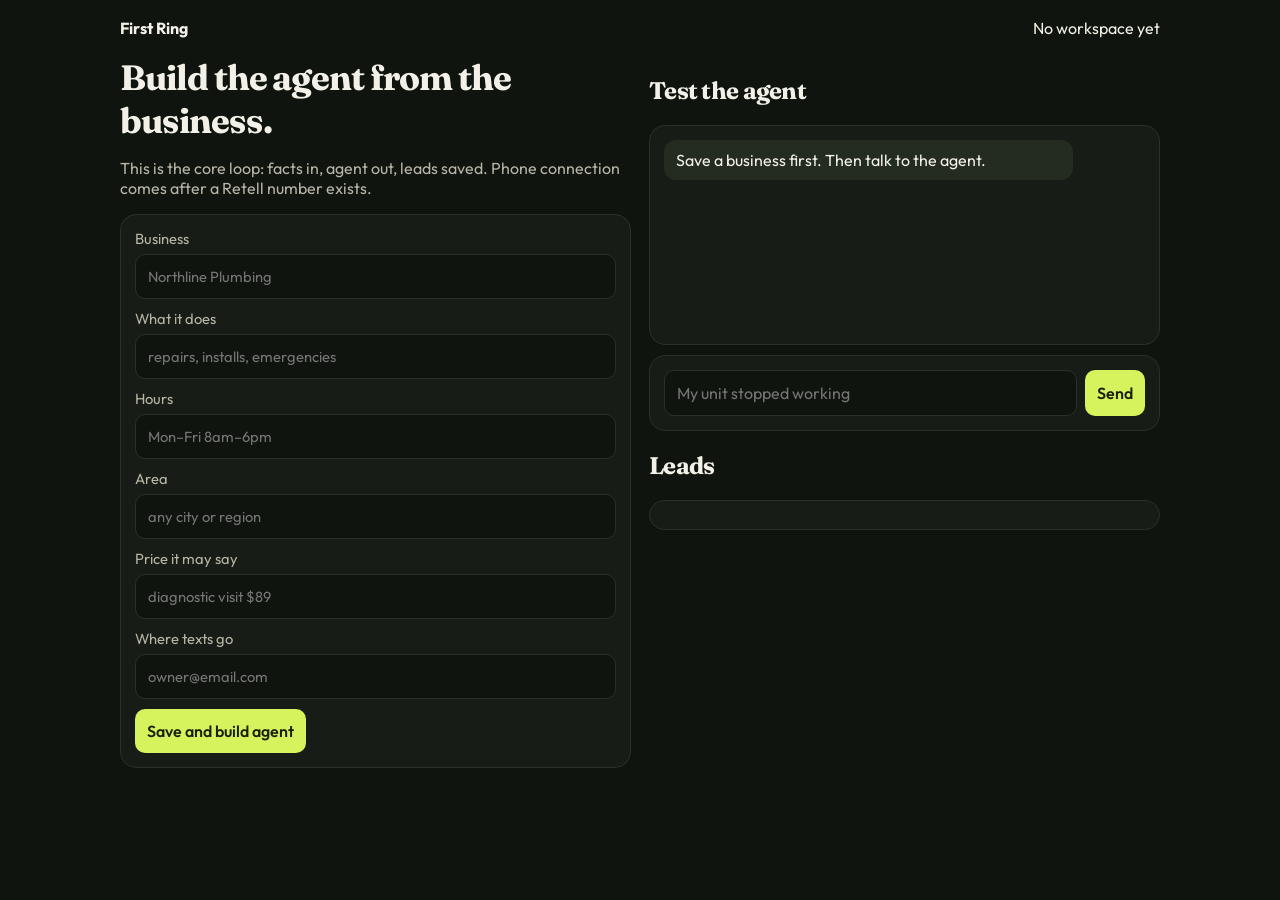
==== app.html @ 40b2a2e9 "Add workspace with profile, test agent, and lead inbox" ====
<!DOCTYPE html>
<html lang="en">
<head>
  <meta charset="utf-8">
  <meta name="viewport" content="width=device-width, initial-scale=1">
  <title>First Ring workspace</title>
  <link href="https://fonts.googleapis.com/css2?family=Fraunces:opsz,wght@9..144,560&family=Outfit:wght@380;560&display=swap" rel="stylesheet">
  <link rel="stylesheet" href="app.css">
</head>
<body>
  <header class="top">
    <strong>First Ring</strong>
    <span id="status">No workspace yet</span>
  </header>
  <main class="grid">
    <section>
      <h1>Build the agent from the business.</h1>
      <p class="muted">This is the core loop: facts in, agent out, leads saved. Phone connection comes after a Retell number exists.</p>
      <form id="profile">
        <label>Business <input name="business" required placeholder="Northline Plumbing"></label>
        <label>What it does <input name="services" required placeholder="repairs, installs, emergencies"></label>
        <label>Hours <input name="hours" required placeholder="Mon–Fri 8am–6pm"></label>
        <label>Area <input name="area" placeholder="any city or region"></label>
        <label>Price it may say <input name="price" placeholder="diagnostic visit $89"></label>
        <label>Where texts go <input name="notify" type="email" placeholder="owner@email.com"></label>
        <button type="submit">Save and build agent</button>
      </form>
    </section>
    <section>
      <h2>Test the agent</h2>
      <div id="thread" class="thread"></div>
      <form id="chat" class="row">
        <input name="message" placeholder="My unit stopped working" required>
        <button type="submit">Send</button>
      </form>
      <h2>Leads</h2>
      <div id="leads" class="leads"></div>
    </section>
  </main>
  <script src="app.js"></script>
</body>
</html>
---- app.css ----
:root { --bg:#10140f; --ink:#f3f1e7; --muted:#b7b4a6; --line:#2a3126; --accent:#d6f25c; --card:#171d16; }
* { box-sizing:border-box; }
body { margin:0; background:var(--bg); color:var(--ink); font-family:Outfit,sans-serif; }
.top, .grid { width:min(1040px, calc(100% - 28px)); margin:0 auto; }
.top { display:flex; justify-content:space-between; padding:18px 0; }
h1, h2 { font-family:Fraunces,serif; letter-spacing:-0.03em; }
h1 { font-size:2.2rem; margin:0 0 8px; }
.muted { color:var(--muted); }
.grid { display:grid; gap:18px; padding-bottom:40px; }
form, .thread, .leads { background:var(--card); border:1px solid var(--line); border-radius:16px; padding:14px; }
label { display:grid; gap:6px; margin-bottom:10px; color:var(--muted); font-size:0.92rem; }
input, button { font:inherit; border-radius:10px; padding:12px; }
input { background:#10140f; color:var(--ink); border:1px solid var(--line); }
button { background:var(--accent); color:#17200c; border:0; font-weight:560; }
.thread { min-height:220px; display:grid; gap:8px; align-content:start; margin-bottom:10px; }
.bubble { max-width:85%; padding:10px 12px; border-radius:12px; }
.agent { background:#242b20; }
.caller { margin-left:auto; background:#2c3318; }
.row { display:flex; gap:8px; }
.row input { flex:1; }
.lead { padding:8px 0; border-bottom:1px solid var(--line); }
@media (min-width:800px) { .grid { grid-template-columns:1fr 1fr; align-items:start; } }
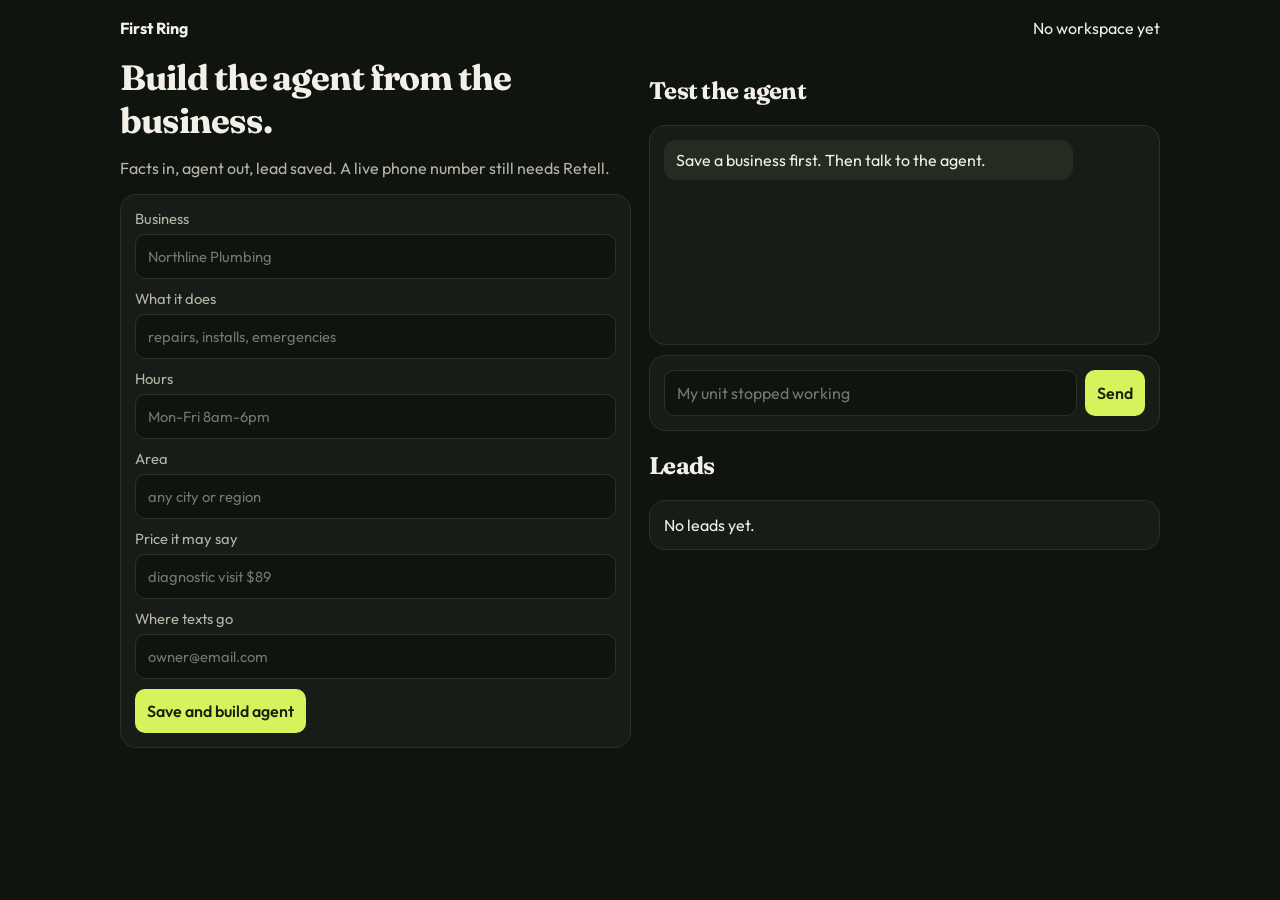
==== commit 74053416: "Inline the workspace so the preview runs without extra files" ====
--- a/app.html
+++ b/app.html
@@ -5,21 +5,41 @@
   <meta name="viewport" content="width=device-width, initial-scale=1">
   <title>First Ring workspace</title>
   <link href="https://fonts.googleapis.com/css2?family=Fraunces:opsz,wght@9..144,560&family=Outfit:wght@380;560&display=swap" rel="stylesheet">
-  <link rel="stylesheet" href="app.css">
+  <style>
+    :root { --bg:#10140f; --ink:#f3f1e7; --muted:#b7b4a6; --line:#2a3126; --accent:#d6f25c; --card:#171d16; }
+    * { box-sizing:border-box; }
+    body { margin:0; background:var(--bg); color:var(--ink); font-family:Outfit,sans-serif; }
+    .top, .grid { width:min(1040px, calc(100% - 28px)); margin:0 auto; }
+    .top { display:flex; justify-content:space-between; padding:18px 0; }
+    h1, h2 { font-family:Fraunces,serif; letter-spacing:-0.03em; }
+    h1 { font-size:2.2rem; margin:0 0 8px; }
+    .muted { color:var(--muted); }
+    .grid { display:grid; gap:18px; padding-bottom:40px; }
+    form, .thread, .leads { background:var(--card); border:1px solid var(--line); border-radius:16px; padding:14px; }
+    label { display:grid; gap:6px; margin-bottom:10px; color:var(--muted); font-size:0.92rem; }
+    input, button { font:inherit; border-radius:10px; padding:12px; }
+    input { background:#10140f; color:var(--ink); border:1px solid var(--line); }
+    button { background:var(--accent); color:#17200c; border:0; font-weight:560; }
+    .thread { min-height:220px; display:grid; gap:8px; align-content:start; margin-bottom:10px; }
+    .bubble { max-width:85%; padding:10px 12px; border-radius:12px; }
+    .agent { background:#242b20; }
+    .caller { margin-left:auto; background:#2c3318; }
+    .row { display:flex; gap:8px; }
+    .row input { flex:1; }
+    .lead { padding:8px 0; border-bottom:1px solid var(--line); }
+    @media (min-width:800px) { .grid { grid-template-columns:1fr 1fr; align-items:start; } }
+  </style>
 </head>
 <body>
-  <header class="top">
-    <strong>First Ring</strong>
-    <span id="status">No workspace yet</span>
-  </header>
+  <header class="top"><strong>First Ring</strong><span id="status">No workspace yet</span></header>
   <main class="grid">
     <section>
       <h1>Build the agent from the business.</h1>
-      <p class="muted">This is the core loop: facts in, agent out, leads saved. Phone connection comes after a Retell number exists.</p>
+      <p class="muted">Facts in, agent out, lead saved. A live phone number still needs Retell.</p>
       <form id="profile">
         <label>Business <input name="business" required placeholder="Northline Plumbing"></label>
         <label>What it does <input name="services" required placeholder="repairs, installs, emergencies"></label>
-        <label>Hours <input name="hours" required placeholder="Mon–Fri 8am–6pm"></label>
+        <label>Hours <input name="hours" required placeholder="Mon-Fri 8am-6pm"></label>
         <label>Area <input name="area" placeholder="any city or region"></label>
         <label>Price it may say <input name="price" placeholder="diagnostic visit $89"></label>
         <label>Where texts go <input name="notify" type="email" placeholder="owner@email.com"></label>
@@ -37,6 +57,96 @@
       <div id="leads" class="leads"></div>
     </section>
   </main>
-  <script src="app.js"></script>
+  <script>
+    const key = "firstring-workspace";
+    const profileForm = document.querySelector("#profile");
+    const chatForm = document.querySelector("#chat");
+    const thread = document.querySelector("#thread");
+    const leadsEl = document.querySelector("#leads");
+    const status = document.querySelector("#status");
+    let draft = {};
+    function load() { return JSON.parse(localStorage.getItem(key) || '{"profile":null,"leads":[],"history":[]}'); }
+    function save(data) { localStorage.setItem(key, JSON.stringify(data)); }
+    function say(role, text) {
+      const el = document.createElement("div");
+      el.className = "bubble " + role;
+      el.textContent = text;
+      thread.appendChild(el);
+    }
+    function renderLeads() {
+      const data = load();
+      leadsEl.innerHTML = "";
+      if (!data.leads.length) { leadsEl.textContent = "No leads yet."; return; }
+      data.leads.forEach((lead) => {
+        const el = document.createElement("div");
+        el.className = "lead";
+        el.textContent = lead.name + " \u00b7 " + lead.need + " \u00b7 " + lead.when;
+        leadsEl.appendChild(el);
+      });
+    }
+    function render() {
+      const data = load();
+      thread.innerHTML = "";
+      if (!data.profile) {
+        status.textContent = "No workspace yet";
+        say("agent", "Save a business first. Then talk to the agent.");
+        leadsEl.textContent = "No leads yet.";
+        return;
+      }
+      status.textContent = data.profile.business;
+      Object.entries(data.profile).forEach(([name, value]) => {
+        const field = profileForm.elements[name];
+        if (field) field.value = value;
+      });
+      say("agent", "You are through to " + data.profile.business + ". What do you need?");
+      data.history.forEach((item) => say(item.role, item.text));
+      renderLeads();
+    }
+    function reply(message) {
+      const data = load();
+      const profile = data.profile;
+      const text = message.toLowerCase();
+      draft.need = draft.need || message;
+      if (!profile) return "Save the business profile first.";
+      if (/price|cost|how much/.test(text)) return profile.price ? "The figure I can give is " + profile.price + "." : "I cannot quote a price. I can book a visit.";
+      if (/emergency|leak|gas|flood|no heat|no cool/.test(text)) return "That needs a person. I am marking it urgent and taking your name and callback.";
+      if (/book|schedule|come out|appointment|thursday|friday|tomorrow/.test(text)) return "I can hold Thursday at 9am or Friday at 1pm. Which name should I put on it?";
+      if (!draft.name && /my name is|i am|i'm/.test(text)) {
+        draft.name = message.replace(/.*(?:my name is|i am|i'm)\s+/i, "").trim();
+        return "Thanks " + draft.name + ". What number should the owner call?";
+      }
+      const phone = message.match(/\d[\d\s\-]{6,}/);
+      if (phone && draft.name) {
+        data.leads.unshift({ name: draft.name, need: draft.need, when: "Thursday 9am", phone: phone[0] });
+        save(data);
+        draft = {};
+        renderLeads();
+        return "Booked Thursday at 9am. A text would go to " + (profile.notify || "the owner") + ".";
+      }
+      return profile.business + " handles " + profile.services + " during " + profile.hours + (profile.area ? " in " + profile.area : "") + ". I can book a visit or take a message.";
+    }
+    profileForm.addEventListener("submit", (event) => {
+      event.preventDefault();
+      const data = load();
+      data.profile = Object.fromEntries(new FormData(profileForm).entries());
+      data.history = [];
+      save(data);
+      draft = {};
+      render();
+    });
+    chatForm.addEventListener("submit", (event) => {
+      event.preventDefault();
+      const message = new FormData(chatForm).get("message");
+      const data = load();
+      if (!data.profile) { say("agent", "Save the business profile first."); return; }
+      const answer = reply(message);
+      data.history.push({ role: "caller", text: message }, { role: "agent", text: answer });
+      save(data);
+      say("caller", message);
+      say("agent", answer);
+      chatForm.reset();
+    });
+    render();
+  </script>
 </body>
 </html>
